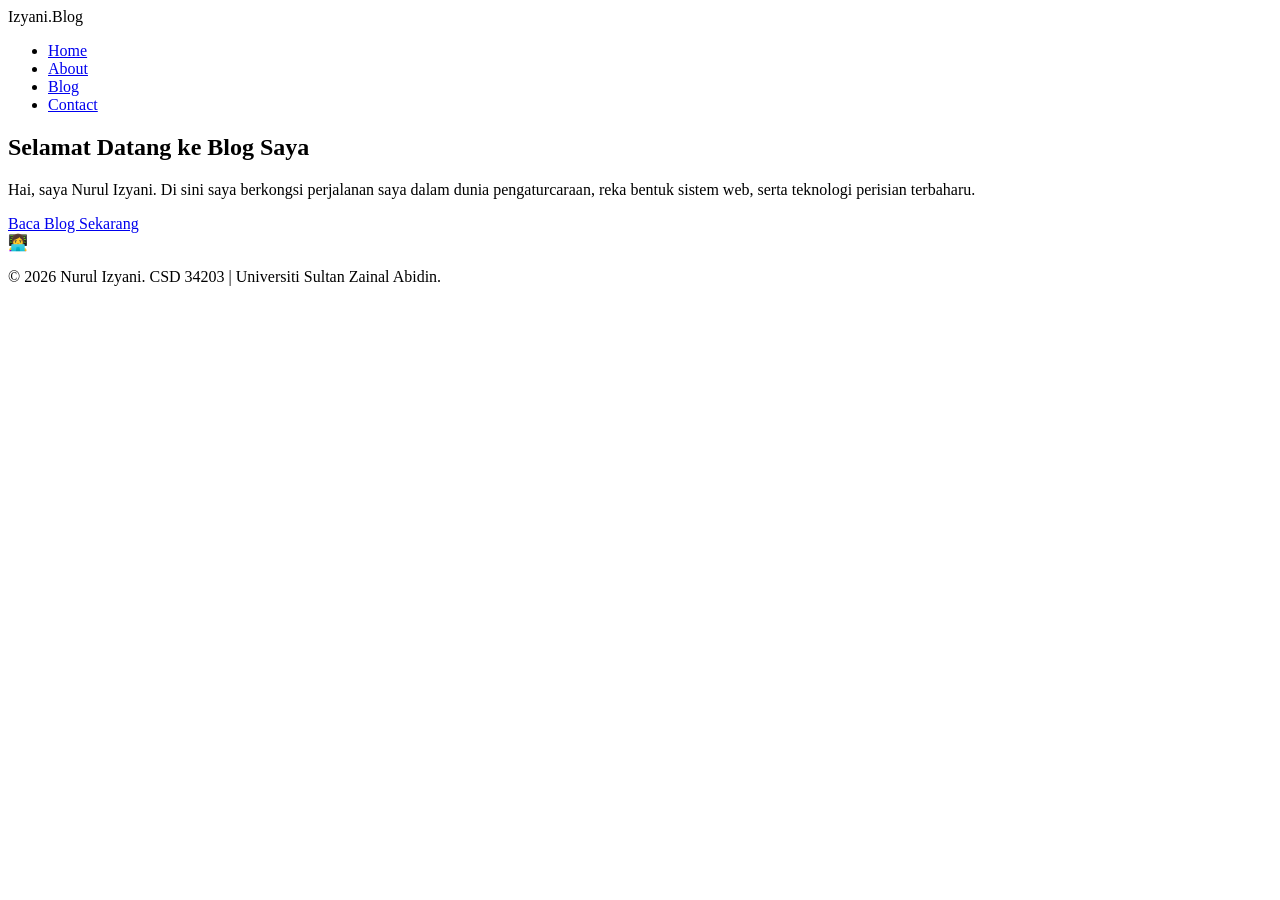
==== index.html @ 76c5c90f "Initial commit - Added structural HTML pages (Home, About, Blog, Contact)" ====
<!DOCTYPE html>
<html lang="ms">
<head>
    <meta charset="UTF-8">
    <meta name="viewport" content="width=device-width, initial-scale=1.0">
    <title>Home | Portfolio Blog Peribadi</title>
    <link rel="stylesheet" href="css/style.css">
</head>
<body>

    <header>
        <nav class="navbar">
            <div class="logo">Izyani<span>.Blog</span></div>
            <ul class="nav-links">
                <li><a href="index.html" class="active">Home</a></li>
                <li><a href="about.html">About</a></li>
                <li><a href="blog.html">Blog</a></li>
                <li><a href="contact.html">Contact</a></li>
            </ul>
        </nav>
    </header>

    <main>
        <section class="hero">
            <div class="hero-text">
                <h1>Selamat Datang ke Blog Saya</h1>
                <p>Hai, saya Nurul Izyani. Di sini saya berkongsi perjalanan saya dalam dunia pengaturcaraan, reka bentuk sistem web, serta teknologi perisian terbaharu.</p>
                <a href="blog.html" class="btn">Baca Blog Sekarang</a>
            </div>
            <div class="hero-image">
                👩‍💻
            </div>
        </section>
    </main>

    <footer>
        <p>&copy; 2026 Nurul Izyani. CSD 34203 | Universiti Sultan Zainal Abidin.</p>
    </footer>

</body>
</html>
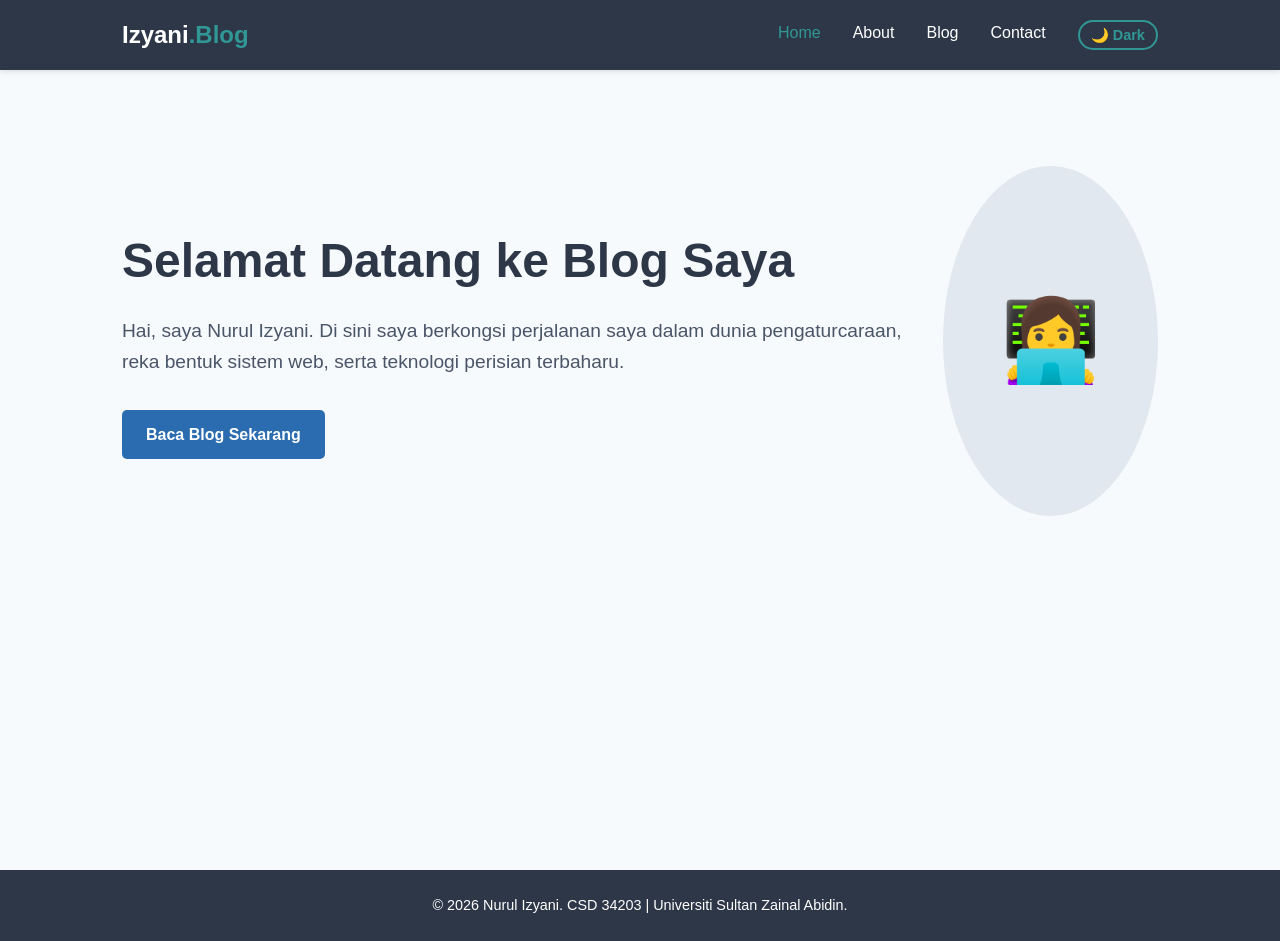
==== commit 7c36ac09: "Feature commit - Integrated functional Dark Mode toggle using JavaScript" ====
--- a/index.html
+++ b/index.html
@@ -16,6 +16,7 @@
                 <li><a href="about.html">About</a></li>
                 <li><a href="blog.html">Blog</a></li>
                 <li><a href="contact.html">Contact</a></li>
+                <li><button id="theme-toggle" class="theme-toggle-btn">🌙 Dark</button></li>
             </ul>
         </nav>
     </header>
@@ -37,5 +38,30 @@
         <p>&copy; 2026 Nurul Izyani. CSD 34203 | Universiti Sultan Zainal Abidin.</p>
     </footer>
 
+    <!-- KOD JAVASCRIPT DARK MODE -->
+    <script>
+        const themeToggleBtn = document.getElementById('theme-toggle');
+        const body = document.body;
+
+        // Semak jika pengguna pernah memilih tema gelap sebelum ini (Local Storage)
+        if (localStorage.getItem('theme') === 'dark') {
+            body.classList.add('dark-theme');
+            themeToggleBtn.textContent = '☀️ Light';
+        }
+
+        // Fungsi apabila butang diklik
+        themeToggleBtn.addEventListener('click', () => {
+            body.classList.toggle('dark-theme');
+            
+            // Tukar teks butang dan simpan tetapan pengguna
+            if (body.classList.contains('dark-theme')) {
+                themeToggleBtn.textContent = '☀️ Light';
+                localStorage.setItem('theme', 'dark');
+            } else {
+                themeToggleBtn.textContent = '🌙 Dark';
+                localStorage.setItem('theme', 'light');
+            }
+        });
+    </script>
 </body>
 </html>
--- a/css/style.css
+++ b/css/style.css
@@ -0,0 +1,317 @@
+/* --- 1. PENGURUSAN ASAS & WARNA (GLOBAL STYLES) --- */
+:root {
+    --primary-color: #2b6cb0; /* Biru Korporat */
+    --secondary-color: #2d3748; /* Kelabu Gelap */
+    --accent-color: #319795; /* Teal */
+    --bg-light: #f7fafc; /* Latar Belakang Cerah */
+    --text-dark: #1a202c;
+    --text-light: #ffffff;
+}
+
+* {
+    margin: 0;
+    padding: 0;
+    box-sizing: border-box;
+    font-family: 'Arial', sans-serif;
+}
+
+body {
+    background-color: var(--bg-light);
+    color: var(--text-dark);
+    line-height: 1.6;
+}
+
+a {
+    text-decoration: none;
+    color: inherit;
+}
+
+/* --- 2. NAVIGATION BAR (MENU ATAS) --- */
+header {
+    background-color: var(--secondary-color);
+    color: var(--text-light);
+    position: sticky;
+    top: 0;
+    z-index: 1000;
+    box-shadow: 0 2px 5px rgba(0,0,0,0.1);
+}
+
+.navbar {
+    display: flex;
+    justify-content: space-between;
+    align-items: center;
+    max-width: 1100px;
+    margin: 0 auto;
+    padding: 1rem 2rem;
+}
+
+.logo {
+    font-size: 1.5rem;
+    font-weight: bold;
+    color: var(--text-light);
+}
+
+.logo span {
+    color: var(--accent-color);
+}
+
+.nav-links {
+    display: flex;
+    list-style: none;
+}
+
+.nav-links li {
+    margin-left: 2rem;
+}
+
+.nav-links a {
+    font-weight: 500;
+    transition: color 0.3s;
+}
+
+.nav-links a:hover, .nav-links a.active {
+    color: var(--accent-color);
+}
+
+/* --- 3. KANDUNGAN UTAMA (LAYOUT CONSTRAINTS) --- */
+main {
+    max-width: 1100px;
+    margin: 2rem auto;
+    padding: 0 2rem;
+    min-height: 80vh;
+}
+
+/* --- 4. HERO SECTION (HOME PAGE) --- */
+.hero {
+    display: flex;
+    align-items: center;
+    justify-content: space-between;
+    padding: 4rem 0;
+    gap: 2rem;
+}
+
+.hero-text h1 {
+    font-size: 3rem;
+    margin-bottom: 1rem;
+    color: var(--secondary-color);
+}
+
+.hero-text p {
+    font-size: 1.2rem;
+    margin-bottom: 2rem;
+    color: #4a5568;
+}
+
+.btn {
+    display: inline-block;
+    background-color: var(--primary-color);
+    color: var(--text-light);
+    padding: 0.75rem 1.5rem;
+    border-radius: 5px;
+    font-weight: bold;
+    transition: background 0.3s;
+}
+
+.btn:hover {
+    background-color: #1d4ed8;
+}
+
+.hero-image {
+    width: 350px;
+    height: 350px;
+    background-color: #e2e8f0;
+    border-radius: 50%;
+    display: flex;
+    justify-content: center;
+    align-items: center;
+    font-size: 5rem;
+}
+
+/* --- 5. ABOUT PAGE --- */
+.about-container {
+    display: flex;
+    gap: 3rem;
+    align-items: flex-start;
+    padding: 2rem 0;
+}
+
+.about-text h2 {
+    margin-bottom: 1rem;
+    color: var(--primary-color);
+}
+
+.skills {
+    margin-top: 2rem;
+}
+
+.skills h3 {
+    margin-bottom: 1rem;
+}
+
+.skill-tags {
+    display: flex;
+    flex-wrap: wrap;
+    gap: 0.5rem;
+}
+
+.tag {
+    background-color: #e2e8f0;
+    padding: 0.5rem 1rem;
+    border-radius: 20px;
+    font-size: 0.9rem;
+    font-weight: bold;
+}
+
+/* --- 6. BLOG PAGE (CARD LAYOUT) --- */
+.blog-grid {
+    display: grid;
+    grid-template-columns: repeat(auto-fit, minmax(300px, 1fr));
+    gap: 2rem;
+    margin-top: 2rem;
+}
+
+.blog-card {
+    background-color: white;
+    border-radius: 8px;
+    overflow: hidden;
+    box-shadow: 0 4px 6px rgba(0,0,0,0.05);
+    transition: transform 0.3s;
+}
+
+.blog-card:hover {
+    transform: translateY(-5px);
+}
+
+.blog-img-placeholder {
+    height: 180px;
+    background-color: #cbd5e0;
+    display: flex;
+    justify-content: center;
+    align-items: center;
+    font-size: 3rem;
+}
+
+.blog-content {
+    padding: 1.5rem;
+}
+
+.blog-meta {
+    font-size: 0.85rem;
+    color: #718096;
+    margin-bottom: 0.5rem;
+}
+
+.blog-content h3 {
+    margin-bottom: 1rem;
+    color: var(--secondary-color);
+}
+
+.read-more {
+    display: inline-block;
+    margin-top: 1rem;
+    color: var(--accent-color);
+    font-weight: bold;
+}
+
+/* --- 7. CONTACT PAGE (FORM DESIGN) --- */
+.contact-section {
+    max-width: 600px;
+    margin: 0 auto;
+    padding: 2rem 0;
+}
+
+.form-group {
+    margin-bottom: 1.5rem;
+}
+
+.form-group label {
+    display: block;
+    margin-bottom: 0.5rem;
+    font-weight: bold;
+}
+
+.form-group input, .form-group textarea {
+    width: 100%;
+    padding: 0.75rem;
+    border: 1px solid #cbd5e0;
+    border-radius: 5px;
+    font-size: 1rem;
+}
+
+.form-group input:focus, .form-group textarea:focus {
+    outline: none;
+    border-color: var(--primary-color);
+}
+
+/* --- 8. FOOTER --- */
+footer {
+    background-color: var(--secondary-color);
+    color: var(--text-light);
+    text-align: center;
+    padding: 1.5rem 0;
+    margin-top: 3rem;
+    font-size: 0.9rem;
+}
+
+/* --- 9. RESPONSIVE DESIGN (MEDIA QUERIES) --- */
+@media (max-width: 768px) {
+    .navbar {
+        flex-direction: column;
+        gap: 1rem;
+    }
+    .nav-links li {
+        margin: 0 1rem;
+    }
+    .hero {
+        flex-direction: column;
+        text-align: center;
+    }
+    .hero-image {
+        width: 250px;
+        height: 250px;
+    }
+    .about-container {
+        flex-direction: column;
+    }
+}
+/* --- 10. REKA BENTUK DARK MODE --- */
+/* Warna baru apabila tema gelap diaktifkan */
+body.dark-theme {
+    --bg-light: #1a202c;     /* Latar belakang jadi gelap */
+    --text-dark: #f7fafc;    /* Tulisan bertukar cerah */
+    background-color: var(--bg-light);
+    color: var(--text-dark);
+}
+
+body.dark-theme .blog-card {
+    background-color: #2d3748; /* Kad blog jadi kelabu gelap */
+    color: var(--text-light);
+}
+
+body.dark-theme .blog-content h3 {
+    color: var(--text-light);
+}
+
+body.dark-theme input, body.dark-theme textarea {
+    background-color: #2d3748;
+    color: var(--text-light);
+    border-color: #4a5568;
+}
+
+/* Gaya reka bentuk untuk butang Dark Mode */
+.theme-toggle-btn {
+    background: transparent;
+    border: 2px solid var(--accent-color);
+    color: var(--accent-color);
+    padding: 0.3rem 0.7rem;
+    border-radius: 20px;
+    cursor: pointer;
+    font-size: 0.9rem;
+    font-weight: bold;
+    transition: all 0.3s ease;
+}
+
+.theme-toggle-btn:hover {
+    background-color: var(--accent-color);
+    color: white;
+}
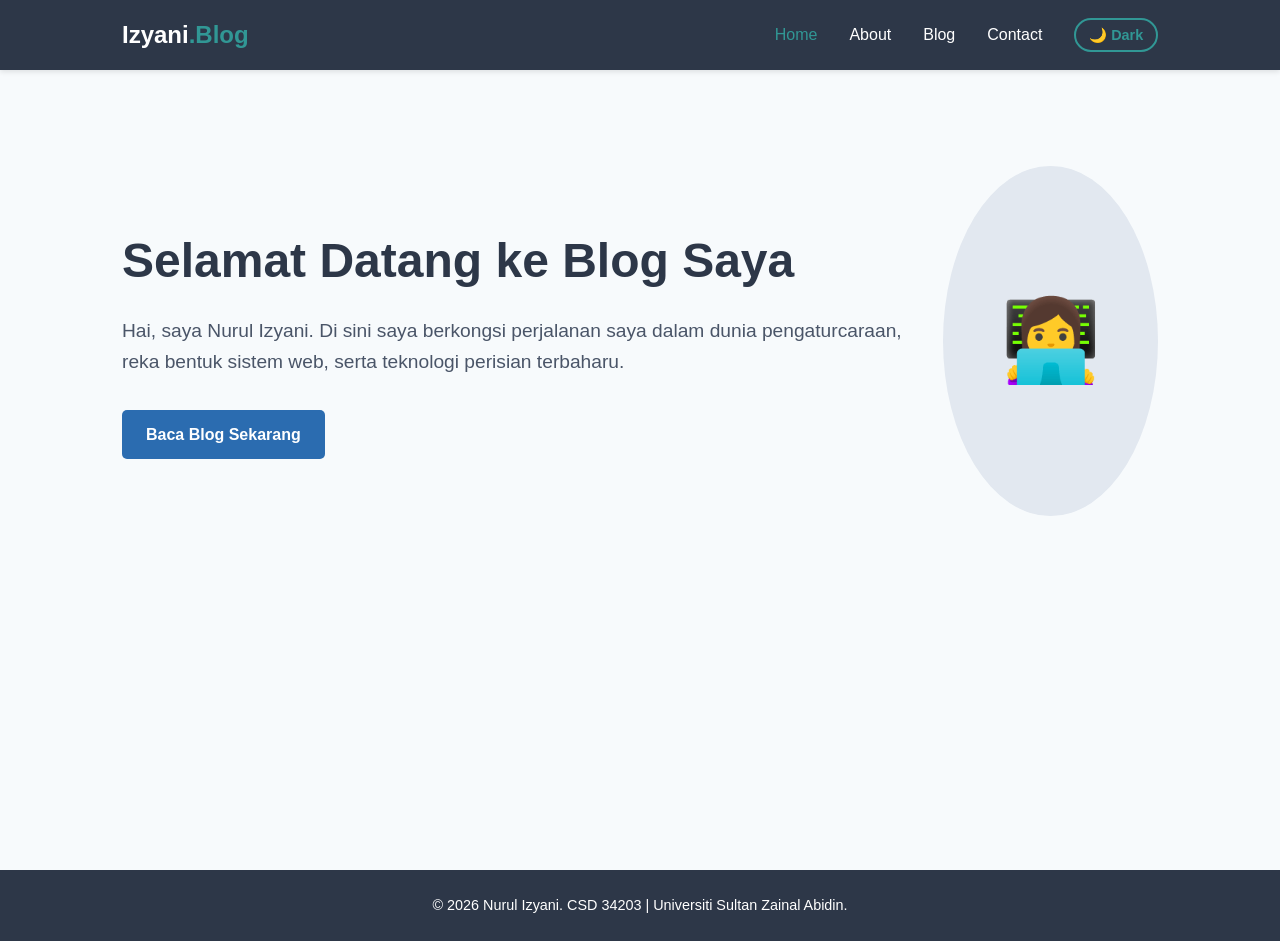
==== commit 6e83e29f: "Feature commit - Standardized codebase and fully implemented dark mode theme toggles" ====
--- a/index.html
+++ b/index.html
@@ -38,22 +38,18 @@
         <p>&copy; 2026 Nurul Izyani. CSD 34203 | Universiti Sultan Zainal Abidin.</p>
     </footer>
 
-    <!-- KOD JAVASCRIPT DARK MODE -->
+    <!-- KOD JAVASCRIPT UTK INDEPENDENT DARK MODE -->
     <script>
         const themeToggleBtn = document.getElementById('theme-toggle');
         const body = document.body;
 
-        // Semak jika pengguna pernah memilih tema gelap sebelum ini (Local Storage)
         if (localStorage.getItem('theme') === 'dark') {
             body.classList.add('dark-theme');
             themeToggleBtn.textContent = '☀️ Light';
         }
 
-        // Fungsi apabila butang diklik
         themeToggleBtn.addEventListener('click', () => {
             body.classList.toggle('dark-theme');
-            
-            // Tukar teks butang dan simpan tetapan pengguna
             if (body.classList.contains('dark-theme')) {
                 themeToggleBtn.textContent = '☀️ Light';
                 localStorage.setItem('theme', 'dark');
--- a/css/style.css
+++ b/css/style.css
@@ -1,9 +1,9 @@
 /* --- 1. PENGURUSAN ASAS & WARNA (GLOBAL STYLES) --- */
 :root {
-    --primary-color: #2b6cb0; /* Biru Korporat */
-    --secondary-color: #2d3748; /* Kelabu Gelap */
-    --accent-color: #319795; /* Teal */
-    --bg-light: #f7fafc; /* Latar Belakang Cerah */
+    --primary-color: #2b6cb0; 
+    --secondary-color: #2d3748; 
+    --accent-color: #319795; 
+    --bg-light: #f7fafc; 
     --text-dark: #1a202c;
     --text-light: #ffffff;
 }
@@ -19,6 +19,7 @@
     background-color: var(--bg-light);
     color: var(--text-dark);
     line-height: 1.6;
+    transition: background-color 0.3s ease, color 0.3s ease;
 }
 
 a {
@@ -58,6 +59,7 @@
 .nav-links {
     display: flex;
     list-style: none;
+    align-items: center;
 }
 
 .nav-links li {
@@ -156,6 +158,7 @@
 
 .tag {
     background-color: #e2e8f0;
+    color: #1a202c;
     padding: 0.5rem 1rem;
     border-radius: 20px;
     font-size: 0.9rem;
@@ -175,7 +178,7 @@
     border-radius: 8px;
     overflow: hidden;
     box-shadow: 0 4px 6px rgba(0,0,0,0.05);
-    transition: transform 0.3s;
+    transition: transform 0.3s, background-color 0.3s ease;
 }
 
 .blog-card:hover {
@@ -236,6 +239,7 @@
     border: 1px solid #cbd5e0;
     border-radius: 5px;
     font-size: 1rem;
+    transition: background-color 0.3s ease, color 0.3s ease;
 }
 
 .form-group input:focus, .form-group textarea:focus {
@@ -253,14 +257,71 @@
     font-size: 0.9rem;
 }
 
-/* --- 9. RESPONSIVE DESIGN (MEDIA QUERIES) --- */
+/* --- 9. BUTANG INTERAKSI DARK MODE --- */
+.theme-toggle-btn {
+    background: transparent;
+    border: 2px solid var(--accent-color);
+    color: var(--accent-color);
+    padding: 0.4rem 0.8rem;
+    border-radius: 20px;
+    cursor: pointer;
+    font-size: 0.9rem;
+    font-weight: bold;
+    transition: all 0.3s ease;
+}
+
+.theme-toggle-btn:hover {
+    background-color: var(--accent-color);
+    color: white;
+}
+
+/* --- 10. REKA BENTUK TEMA GELAP (DARK MODE) --- */
+body.dark-theme {
+    --bg-light: #1a202c;     
+    --text-dark: #f7fafc;    
+    background-color: var(--bg-light);
+    color: var(--text-dark);
+}
+
+body.dark-theme .hero-text h1 {
+    color: var(--text-light);
+}
+
+body.dark-theme .hero-text p {
+    color: #cbd5e0;
+}
+
+body.dark-theme .blog-card {
+    background-color: #2d3748; 
+    color: var(--text-light);
+    box-shadow: 0 4px 6px rgba(0,0,0,0.3);
+}
+
+body.dark-theme .blog-content h3 {
+    color: var(--text-light);
+}
+
+body.dark-theme .blog-meta {
+    color: #a0aec0;
+}
+
+body.dark-theme input, body.dark-theme textarea {
+    background-color: #2d3748;
+    color: var(--text-light);
+    border-color: #4a5568;
+}
+
+/* --- 11. RESPONSIVE DESIGN (MEDIA QUERIES) --- */
 @media (max-width: 768px) {
     .navbar {
         flex-direction: column;
         gap: 1rem;
     }
+    .nav-links {
+        padding-left: 0;
+    }
     .nav-links li {
-        margin: 0 1rem;
+        margin: 0 0.7rem;
     }
     .hero {
         flex-direction: column;
@@ -273,45 +334,4 @@
     .about-container {
         flex-direction: column;
     }
-}
-/* --- 10. REKA BENTUK DARK MODE --- */
-/* Warna baru apabila tema gelap diaktifkan */
-body.dark-theme {
-    --bg-light: #1a202c;     /* Latar belakang jadi gelap */
-    --text-dark: #f7fafc;    /* Tulisan bertukar cerah */
-    background-color: var(--bg-light);
-    color: var(--text-dark);
-}
-
-body.dark-theme .blog-card {
-    background-color: #2d3748; /* Kad blog jadi kelabu gelap */
-    color: var(--text-light);
-}
-
-body.dark-theme .blog-content h3 {
-    color: var(--text-light);
-}
-
-body.dark-theme input, body.dark-theme textarea {
-    background-color: #2d3748;
-    color: var(--text-light);
-    border-color: #4a5568;
-}
-
-/* Gaya reka bentuk untuk butang Dark Mode */
-.theme-toggle-btn {
-    background: transparent;
-    border: 2px solid var(--accent-color);
-    color: var(--accent-color);
-    padding: 0.3rem 0.7rem;
-    border-radius: 20px;
-    cursor: pointer;
-    font-size: 0.9rem;
-    font-weight: bold;
-    transition: all 0.3s ease;
-}
-
-.theme-toggle-btn:hover {
-    background-color: var(--accent-color);
-    color: white;
 }
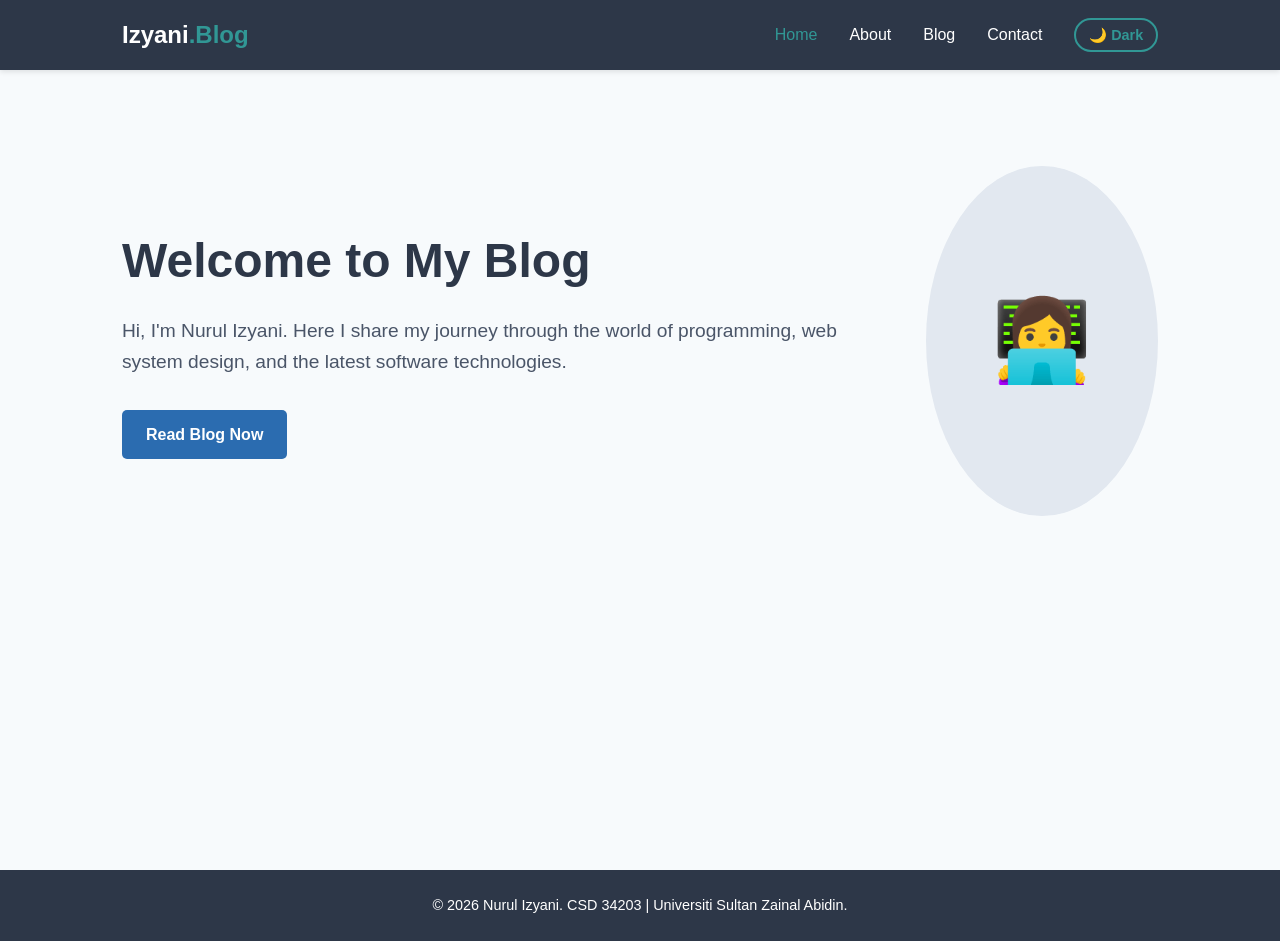
==== commit 60e26a59: "Docs: Translate screenshots and clone guide to English" ====
--- a/index.html
+++ b/index.html
@@ -1,9 +1,9 @@
 <!DOCTYPE html>
-<html lang="ms">
+<html lang="en">
 <head>
     <meta charset="UTF-8">
     <meta name="viewport" content="width=device-width, initial-scale=1.0">
-    <title>Home | Portfolio Blog Peribadi</title>
+    <title>Home | Personal Portfolio Blog</title>
     <link rel="stylesheet" href="css/style.css">
 </head>
 <body>
@@ -24,9 +24,9 @@
     <main>
         <section class="hero">
             <div class="hero-text">
-                <h1>Selamat Datang ke Blog Saya</h1>
-                <p>Hai, saya Nurul Izyani. Di sini saya berkongsi perjalanan saya dalam dunia pengaturcaraan, reka bentuk sistem web, serta teknologi perisian terbaharu.</p>
-                <a href="blog.html" class="btn">Baca Blog Sekarang</a>
+                <h1>Welcome to My Blog</h1>
+                <p>Hi, I'm Nurul Izyani. Here I share my journey through the world of programming, web system design, and the latest software technologies.</p>
+                <a href="blog.html" class="btn">Read Blog Now</a>
             </div>
             <div class="hero-image">
                 👩‍💻
@@ -38,7 +38,7 @@
         <p>&copy; 2026 Nurul Izyani. CSD 34203 | Universiti Sultan Zainal Abidin.</p>
     </footer>
 
-    <!-- KOD JAVASCRIPT UTK INDEPENDENT DARK MODE -->
+    <!-- JAVASCRIPT CODE FOR INDEPENDENT DARK MODE -->
     <script>
         const themeToggleBtn = document.getElementById('theme-toggle');
         const body = document.body;
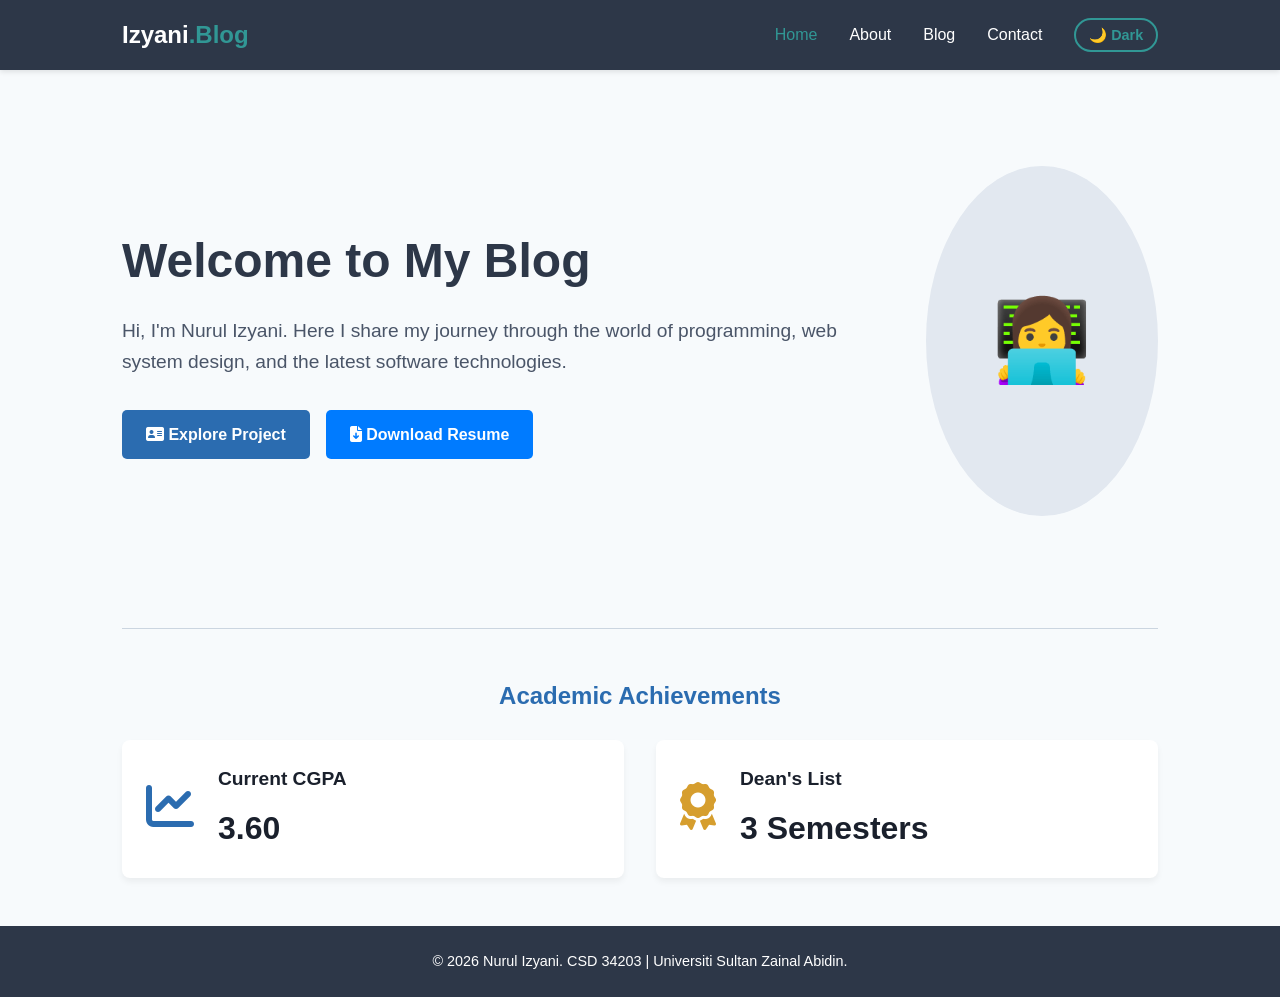
==== commit 2726cf53: "Docs: Translate screenshots and clone guide to English" ====
--- a/index.html
+++ b/index.html
@@ -5,6 +5,7 @@
     <meta name="viewport" content="width=device-width, initial-scale=1.0">
     <title>Home | Personal Portfolio Blog</title>
     <link rel="stylesheet" href="css/style.css">
+    <link rel="stylesheet" href="https://cdnjs.cloudflare.com/ajax/libs/font-awesome/6.4.0/css/all.min.css">
 </head>
 <body>
 
@@ -26,19 +27,49 @@
             <div class="hero-text">
                 <h1>Welcome to My Blog</h1>
                 <p>Hi, I'm Nurul Izyani. Here I share my journey through the world of programming, web system design, and the latest software technologies.</p>
-                <a href="blog.html" class="btn">Read Blog Now</a>
+                
+                <div style="display: flex; flex-wrap: wrap; gap: 1rem; margin-top: 1.5rem;">
+                    <a href="blog.html" class="btn"><i class="fas fa-address-card"></i> Explore Project</a>
+                    <a href="assets/resume.pdf" download="Nurul_Izyani_Resume.pdf" class="btn" style="background-color: #007bff; color: #fff;"><i class="fas fa-file-download"></i> Download Resume</a>
+                </div>
             </div>
             <div class="hero-image">
                 👩‍💻
             </div>
         </section>
+
+        <hr style="border: 0; height: 1px; background: #cbd5e0; margin: 3rem 0;">
+
+        <section class="academic-showcase">
+            <h2 style="margin-bottom: 1.5rem; text-align: center; color: var(--primary-color);">Academic Achievements</h2>
+            
+            <div class="blog-grid" style="margin-top: 1rem;">
+                
+                <div class="blog-card" style="padding: 1.5rem; display: flex; align-items: center; gap: 1.5rem;">
+                    <div style="font-size: 3rem; color: var(--primary-color);"><i class="fas fa-chart-line"></i></div>
+                    <div>
+                        <h3 style="margin: 0; font-size: 1.2rem;">Current CGPA</h3>
+                        <p style="font-size: 2rem; font-weight: bold; margin: 0.5rem 0 0 0;">3.60</p>
+                    </div>
+                </div>
+
+                <div class="blog-card" style="padding: 1.5rem; display: flex; align-items: center; gap: 1.5rem;">
+                    <div style="font-size: 3rem; color: #d69e2e;"><i class="fas fa-award"></i></div>
+                    <div>
+                        <h3 style="margin: 0; font-size: 1.2rem;">Dean's List</h3>
+                        <p style="font-size: 2rem; font-weight: bold; margin: 0.5rem 0 0 0;">3 Semesters</p>
+                    </div>
+                </div>
+
+            </div>
+        </section>
+
     </main>
 
     <footer>
         <p>&copy; 2026 Nurul Izyani. CSD 34203 | Universiti Sultan Zainal Abidin.</p>
     </footer>
 
-    <!-- JAVASCRIPT CODE FOR INDEPENDENT DARK MODE -->
     <script>
         const themeToggleBtn = document.getElementById('theme-toggle');
         const body = document.body;
